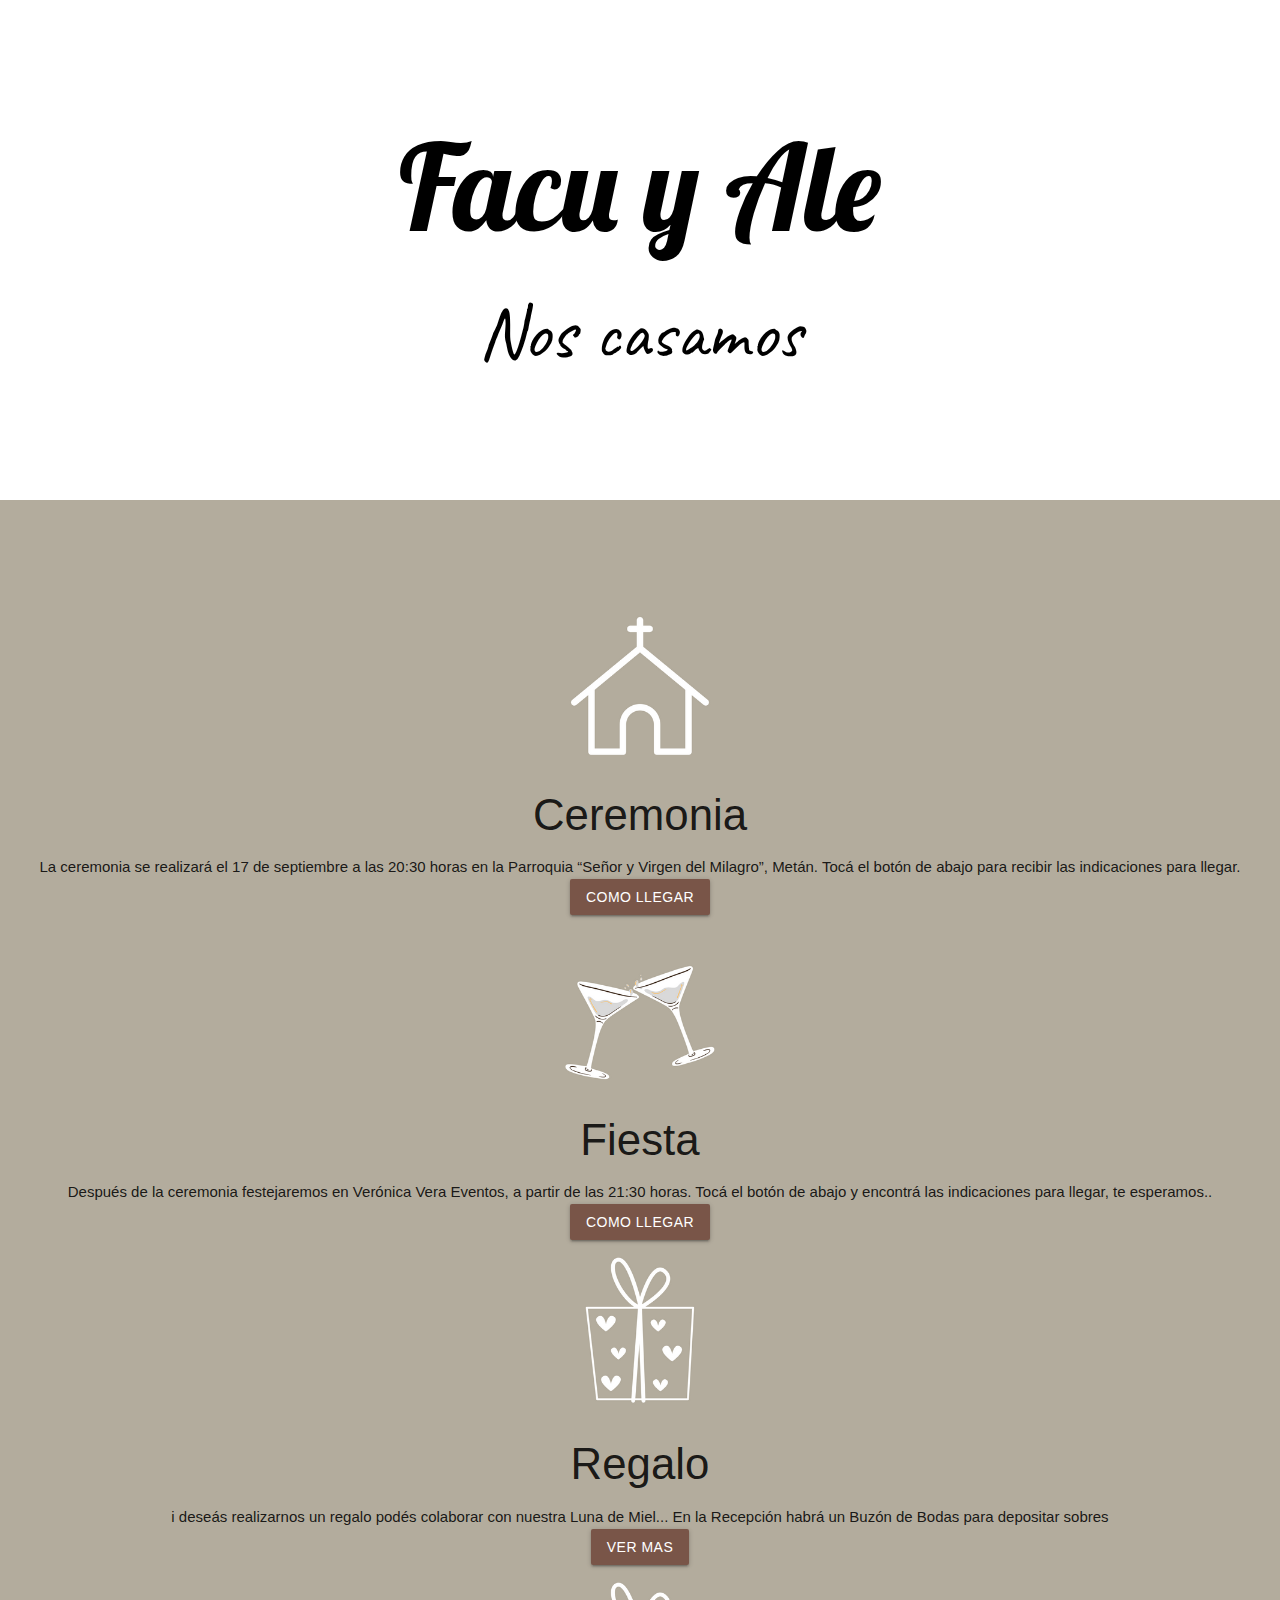
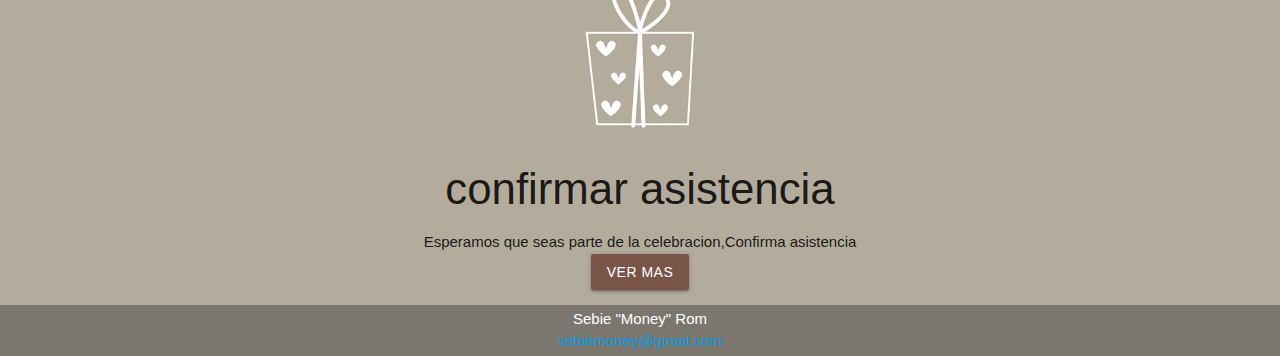
==== index.html @ fe7b6a9a "primer" ====
<!DOCTYPE html>
<html lang="en">
<head>
  <meta charset="UTF-8">
  <meta http-equiv="X-UA-Compatible" content="IE=edge">
  <meta name="keywords"content="invitacion">
  <meta name="description" content="tarjeta de invitacion digital">
  <meta name="viewport" content="width=device-width, initial-scale=1.0">
  <title>Invitacion</title>
   <script defer src="app.js"></script>
   <link href="https://cdn.jsdelivr.net/npm/bootstrap@5.2.0-beta1/dist/css/bootstrap.min.css" rel="stylesheet" integrity="sha384-0evHe/X+R7YkIZDRvuzKMRqM+OrBnVFBL6DOitfPri4tjfHxaWutUpFmBp4vmVor" crossorigin="anonymous">
<script src="https://cdn.jsdelivr.net/npm/bootstrap@5.2.0-beta1/dist/js/bootstrap.bundle.min.js" integrity="sha384-pprn3073KE6tl6bjs2QrFaJGz5/SUsLqktiwsUTF55Jfv3qYSDhgCecCxMW52nD2" crossorigin="anonymous"></script>
<link rel="preconnect" href="https://fonts.googleapis.com">
<link rel="preconnect" href="https://fonts.gstatic.com" crossorigin>
<link href="https://fonts.googleapis.com/css2?family=Lobster&display=swap" rel="stylesheet">
<link rel="preconnect" href="https://fonts.googleapis.com">
<link rel="preconnect" href="https://fonts.gstatic.com" crossorigin>
<link href="https://fonts.googleapis.com/css2?family=Caveat&display=swap" rel="stylesheet">
   <link rel="stylesheet" type="text/css" href="estilos.css">
       <!-- Compiled and minified CSS -->
    <link rel="stylesheet" href="https://cdnjs.cloudflare.com/ajax/libs/materialize/1.0.0/css/materialize.min.css">

    <!-- Compiled and minified JavaScript -->
    <script src="https://cdnjs.cloudflare.com/ajax/libs/materialize/1.0.0/js/materialize.min.js"></script>
            
   <!-- CSS only -->
</head>
<body>

  <div class="Portada">
    <h1 class="primero">Facu y Ale</h1>
    <p class="port">Nos casamos</p>
  </div>




   <div class="col">

      <div class="col s4">
        <!-- Promo Content 1 goes here -->
         <img src="imagenes/igles.png" style="width: 150px""height: 100px">
    <h3>Ceremonia</h3>
    <p>La ceremonia se realizará el 17 de septiembre a las 20:30 horas en la Parroquia “Señor y Virgen del Milagro”, Metán. Tocá el botón de abajo para recibir las indicaciones para llegar.</p>
    <a class="waves-effect waves-light btn  brown" a href="ceremonia.html">como llegar</a>
      </div>
      <div class="col s4">
        <!-- Promo Content 2 goes here -->
        <img src="imagenes/fiesta.png" style="width: 150px""height: 100px">
    <h3>Fiesta</h3>
    <p>Después de la ceremonia festejaremos en Verónica Vera Eventos, a partir de las 21:30 horas. Tocá el botón de abajo y encontrá las indicaciones para llegar, te esperamos..</p>
   <a class="waves-effect waves-light btn  brown" a href="mapa.html">como llegar</a>
      </div>
      <div class="col s4">
        <img src="imagenes/rega.png" style="width: 150px""height: 100px">
    <h3>Regalo</h3>
    <p>i deseás realizarnos un regalo podés colaborar con nuestra Luna de Miel...
En la Recepción habrá un Buzón de Bodas para depositar sobres</p>
<a class="waves-effect waves-light btn  brown">ver mas</a>
        <!-- Promo Content 3 goes here -->
      </div>
       <div class="col s4">
        <img src="imagenes/rega.png" style="width: 150px""height: 100px">
    <h3>confirmar asistencia</h3>
    <p>Esperamos que seas parte de la celebracion,Confirma asistencia </p>
<a class="waves-effect waves-light btn  brown"a href="forms.html">ver mas</a>
        <!-- Promo Content 3 goes here -->
      </div>


    </div>
          

   <footer>
  <p>Sebie "Money" Rom<br>
  <a href="mailto:hege@example.com">sebiemoney@gmail.com</a></p>
</footer>         
</body>

</html>
---- estilos.css ----
*{
	margin: 0px;
	padding: 0px;

}
body{
	background-color:#b3ac9d;
}
div.Portada{
 	width: 100%;
 	height: 500px;
 	background-color: #ffffff;
 	position: fixed no-repeat;
 	margin-bottom: 7em;

 }
 h1.primero {margin-top: 0px;
 	padding-top: 120px;
 	font-size: 8em;
    color: #000000;
    font-family: 'Lobster', cursive;
    text-align: center;
 }
 .port{
 	margin-top: 1px;
 	font-size: 5em;
 	color: #000000;
 	text-align: center;
 	font-family: 'Caveat', cursive;
 }

p{
	font-size: 15px;
}
footer {
  text-align: center;
  padding: 3px;
  background-color: #7B776F;
  color: white;
}
div.col{
	align-items: center;
	text-align: center;
	margin-bottom: 15px;
}
iframe{
	border-radius: 20px;
	width: 100%;
}
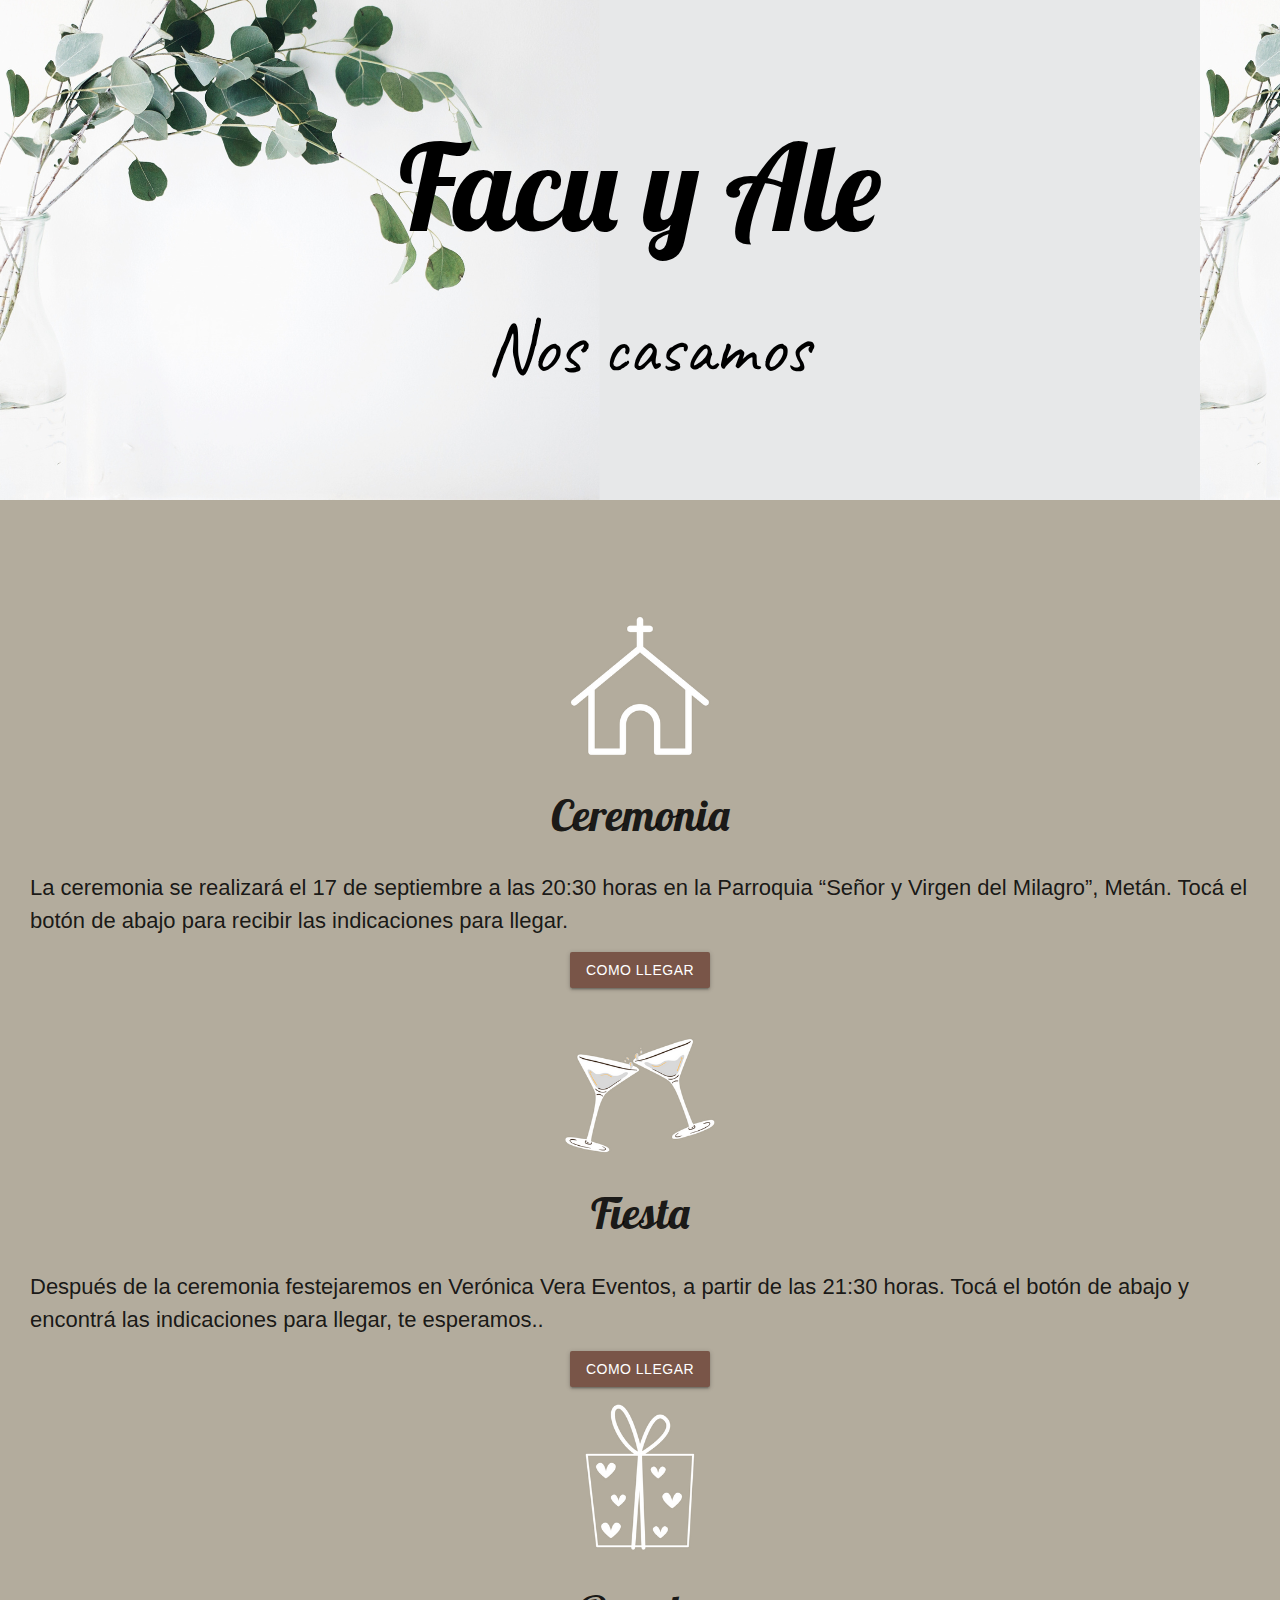
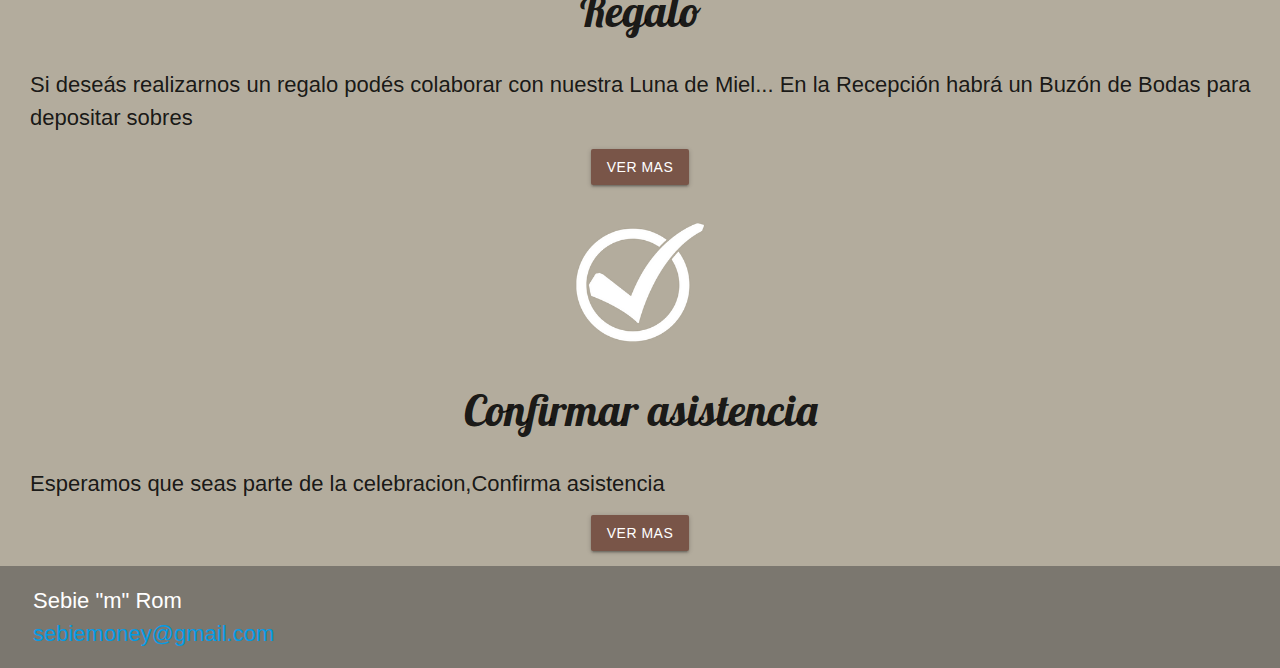
==== commit 33018be6: "arreglo" ====
--- a/index.html
+++ b/index.html
@@ -54,14 +54,14 @@
       <div class="col s4">
         <img src="imagenes/rega.png" style="width: 150px""height: 100px">
     <h3>Regalo</h3>
-    <p>i deseás realizarnos un regalo podés colaborar con nuestra Luna de Miel...
+    <p>Si deseás realizarnos un regalo podés colaborar con nuestra Luna de Miel...
 En la Recepción habrá un Buzón de Bodas para depositar sobres</p>
 <a class="waves-effect waves-light btn  brown">ver mas</a>
         <!-- Promo Content 3 goes here -->
       </div>
        <div class="col s4">
-        <img src="imagenes/rega.png" style="width: 150px""height: 100px">
-    <h3>confirmar asistencia</h3>
+        <img src="imagenes/confrm.png" style="width: 150px""height: 100px">
+    <h3>Confirmar asistencia</h3>
     <p>Esperamos que seas parte de la celebracion,Confirma asistencia </p>
 <a class="waves-effect waves-light btn  brown"a href="forms.html">ver mas</a>
         <!-- Promo Content 3 goes here -->
@@ -72,7 +72,7 @@
           
 
    <footer>
-  <p>Sebie "Money" Rom<br>
+  <p>Sebie "m" Rom<br>
   <a href="mailto:hege@example.com">sebiemoney@gmail.com</a></p>
 </footer>         
 </body>
--- a/estilos.css
+++ b/estilos.css
@@ -9,11 +9,17 @@
 div.Portada{
  	width: 100%;
  	height: 500px;
- 	background-color: #ffffff;
- 	position: fixed no-repeat;
+ 	background-image: url(imagenes/500.png);
+ 	position:cover no-repeat;
  	margin-bottom: 7em;
 
  }
+ @media only screen and (min-width: 498px) {
+  div.Portada {
+    background-image: url(imagenes/1500.png);
+    position: fixed no-repeat;
+  }
+}
  h1.primero {margin-top: 0px;
  	padding-top: 120px;
  	font-size: 8em;
@@ -30,7 +36,11 @@
  }
 
 p{
-	font-size: 15px;
+	font-size: 22px;
+	padding: 15px ;
+	margin-left: 15px;
+	margin-top: : 0px;
+	text-align: left;
 }
 footer {
   text-align: center;
@@ -46,4 +56,10 @@
 iframe{
 	border-radius: 20px;
 	width: 100%;
+}
+
+h3{
+	font-size: 4em;
+font-family: 'Lobster', cursive;
+margin-bottom: 0px;
 }